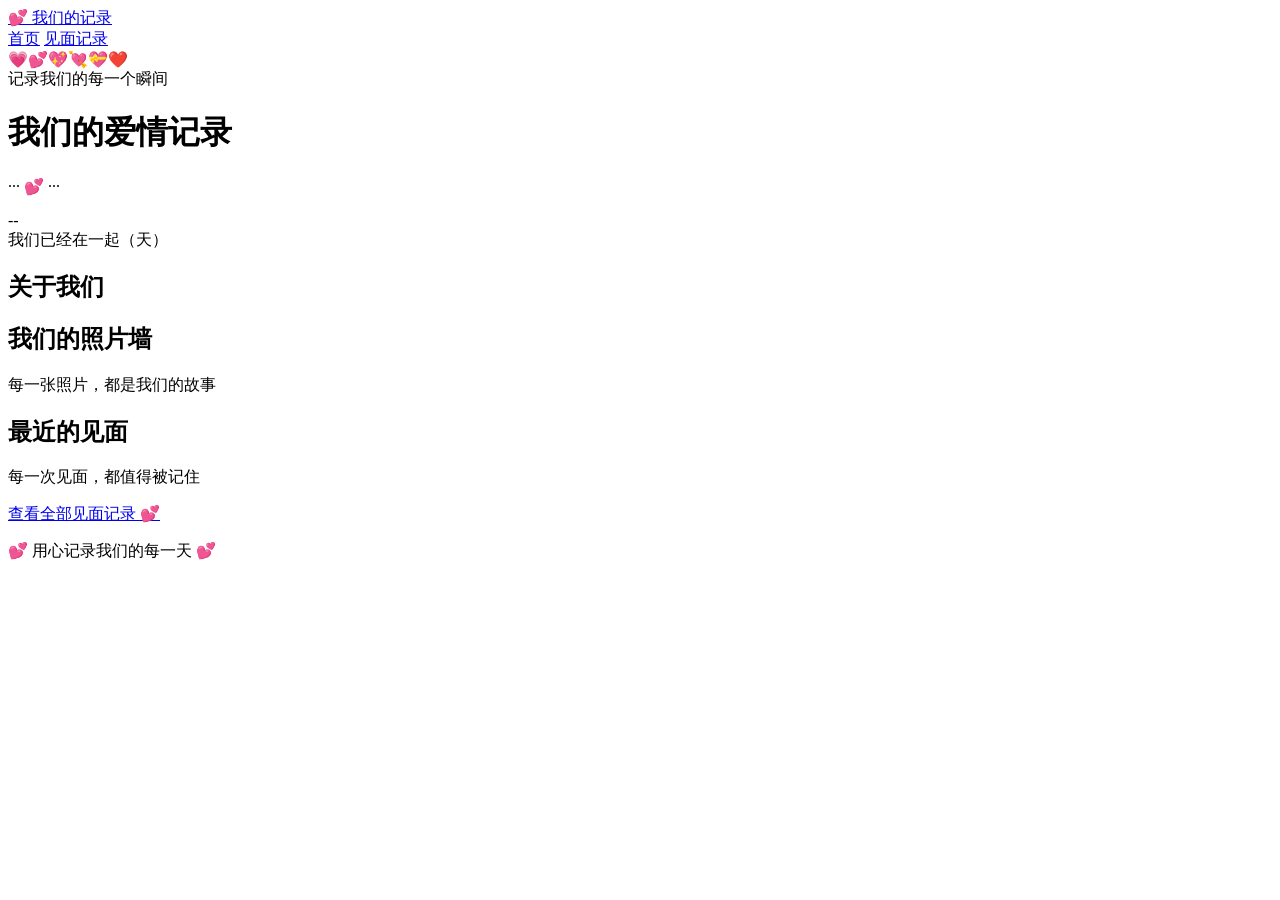
==== index.html @ 70d21330 "add index.html" ====
<!DOCTYPE html>
<html lang="zh-CN">
<head>
<meta charset="UTF-8">
<meta name="viewport" content="width=device-width, initial-scale=1.0">
<meta name="description" content="记录我们的爱情：两个人的合照、在一起的天数，以及每一次见面的回忆。">
<title>我们的爱情记录 💕</title>
<link rel="icon" href="data:image/svg+xml,<svg xmlns='http://www.w3.org/2000/svg' viewBox='0 0 100 100'><text y='.9em' font-size='90'>💕</text></svg>">
<link rel="stylesheet" href="assets/css/style.css">
</head>
<body data-page="home">

<!-- 顶部导航 -->
<nav class="navbar">
  <div class="nav-inner">
    <a class="brand" href="index.html">💕 我们的记录</a>
    <div class="nav-links">
      <a href="index.html" class="active">首页</a>
      <a href="meetings.html">见面记录</a>
    </div>
  </div>
</nav>

<!-- 首页大标题 -->
<header class="hero">
  <div class="hearts" aria-hidden="true">
    <span>💗</span><span>💕</span><span>💖</span><span>💘</span><span>💝</span><span>❤️</span>
  </div>
  <span class="hero-kicker">记录我们的每一个瞬间</span>
  <h1 class="hero-title">我们的爱情记录</h1>
  <p class="hero-names"><span id="boyName">···</span> 💕 <span id="girlName">···</span></p>

  <div class="hero-counters">
    <div class="counter-card">
      <div class="counter-number" id="togetherDays">--</div>
      <div class="counter-label">我们已经在一起（天）</div>
    </div>
    <div class="counter-card" id="nextMeetingCard" hidden>
      <div class="counter-number" id="nextMeetingDays">--</div>
      <div class="counter-label">距离下次见面（天）</div>
    </div>
  </div>
</header>

<!-- 关于我们 -->
<section class="section">
  <h2 class="section-title">关于我们</h2>
  <div class="about-grid">
    <div class="about-photos" id="aboutPhotos"></div>
    <div class="about-intro" id="introText"></div>
  </div>
</section>

<!-- 照片墙 -->
<section class="section">
  <h2 class="section-title">我们的照片墙</h2>
  <p class="section-sub">每一张照片，都是我们的故事</p>
  <div class="gallery" id="usGallery"></div>
</section>

<!-- 最近的见面 -->
<section class="section">
  <h2 class="section-title">最近的见面</h2>
  <p class="section-sub">每一次见面，都值得被记住</p>
  <div class="meetings-grid" id="recentMeetings"></div>
  <div class="center"><a class="btn" href="meetings.html">查看全部见面记录 💕</a></div>
</section>

<footer class="footer">
  <p>💕 用心记录我们的每一天 💕</p>
  <p id="footerCopy"></p>
</footer>

<script src="assets/js/data.js"></script>
<script src="assets/js/main.js"></script>
</body>
</html>
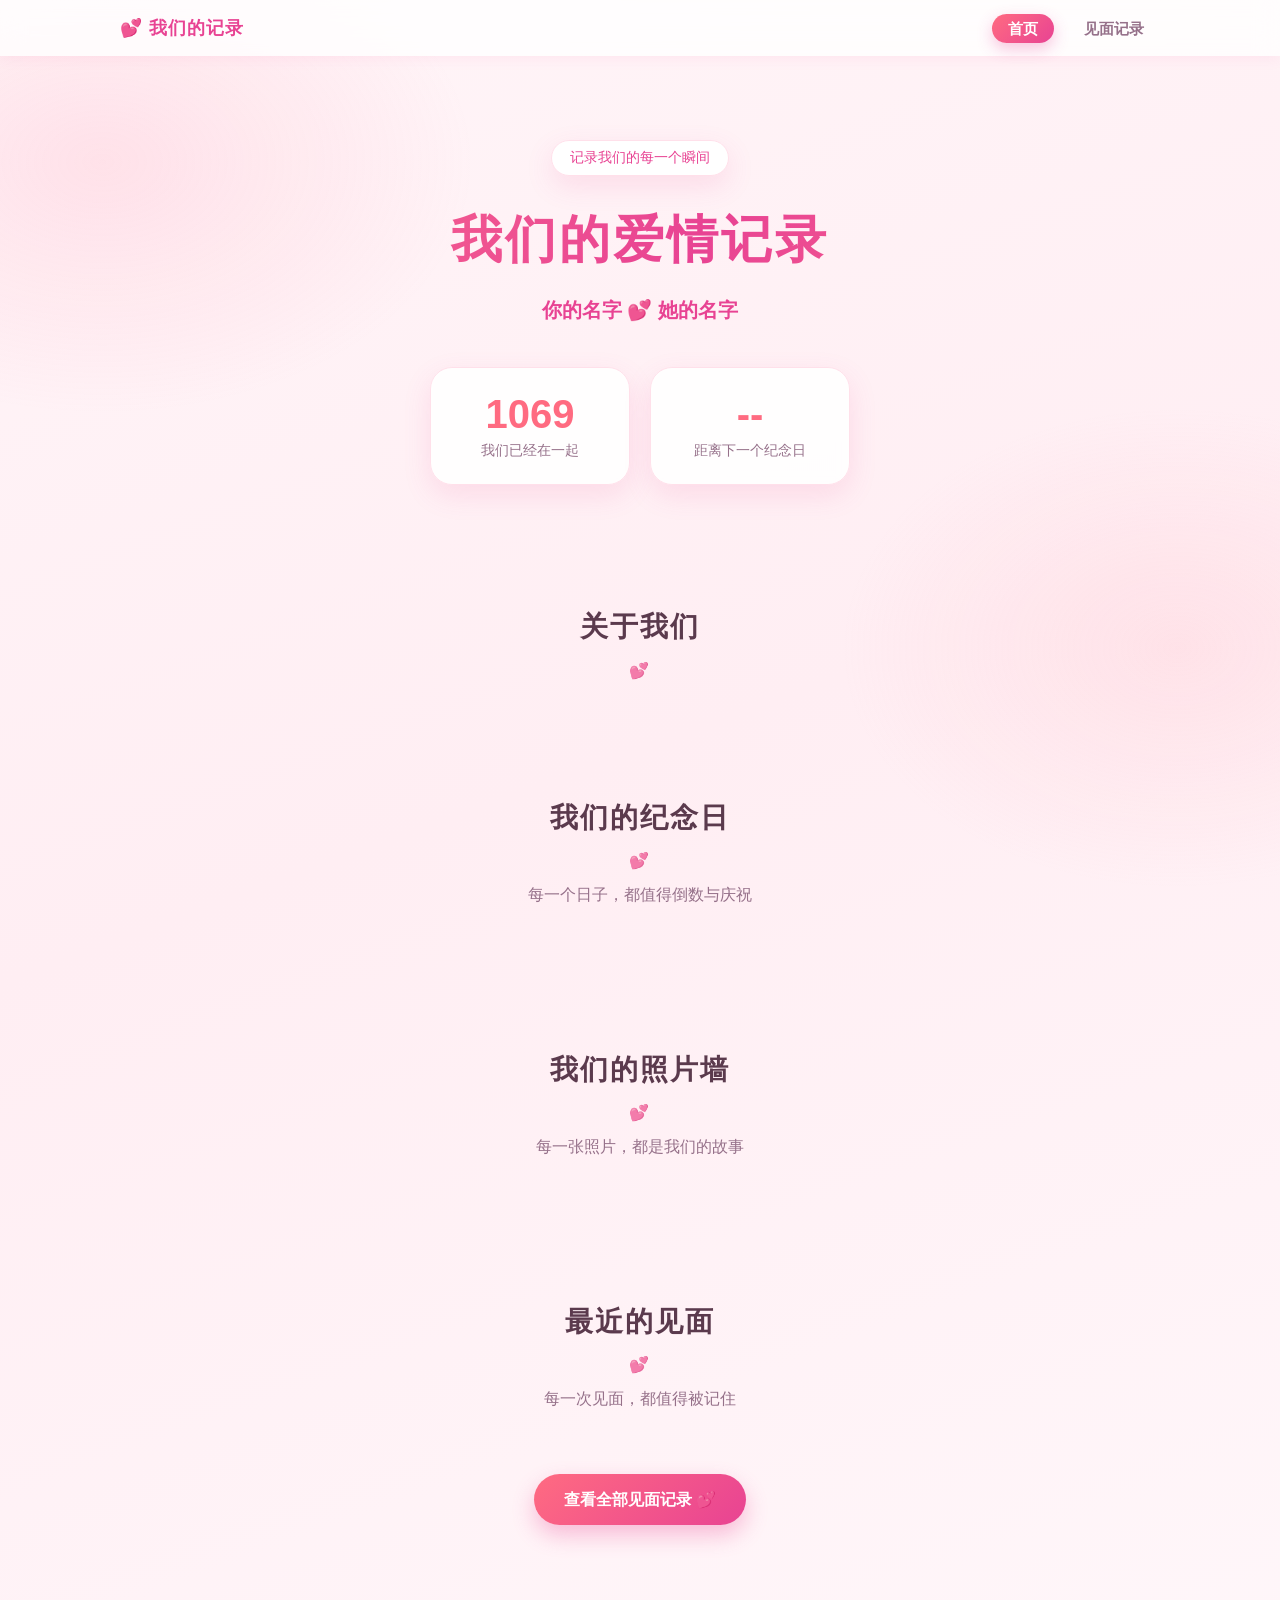
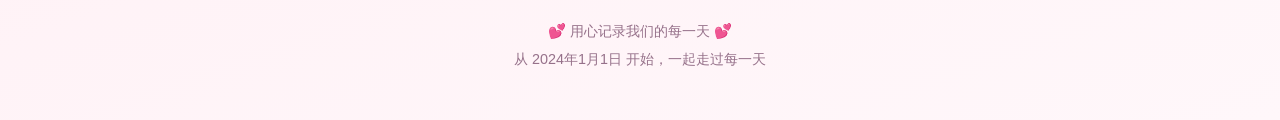
==== commit c7bb9fbc: "update index.html" ====
--- a/index.html
+++ b/index.html
@@ -29,11 +29,16 @@
   <span class="hero-kicker">记录我们的每一个瞬间</span>
   <h1 class="hero-title">我们的爱情记录</h1>
   <p class="hero-names"><span id="boyName">···</span> 💕 <span id="girlName">···</span></p>
+  <p class="hero-since" id="heroSince"></p>
 
   <div class="hero-counters">
     <div class="counter-card">
       <div class="counter-number" id="togetherDays">--</div>
-      <div class="counter-label">我们已经在一起（天）</div>
+      <div class="counter-label" id="togetherLabel">我们已经在一起</div>
+    </div>
+    <div class="counter-card">
+      <div class="counter-number" id="nextMilestoneDays">--</div>
+      <div class="counter-label" id="nextMilestoneLabel">距离下一个纪念日</div>
     </div>
     <div class="counter-card" id="nextMeetingCard" hidden>
       <div class="counter-number" id="nextMeetingDays">--</div>
@@ -45,10 +50,15 @@
 <!-- 关于我们 -->
 <section class="section">
   <h2 class="section-title">关于我们</h2>
-  <div class="about-grid">
-    <div class="about-photos" id="aboutPhotos"></div>
-    <div class="about-intro" id="introText"></div>
-  </div>
+  <div class="about-grid" id="aboutGrid"></div>
+</section>
+
+<!-- 我们的纪念日 -->
+<section class="section">
+  <h2 class="section-title">我们的纪念日</h2>
+  <p class="section-sub">每一个日子，都值得倒数与庆祝</p>
+  <div class="birthday-grid" id="birthdayCards"></div>
+  <div class="milestone-grid" id="milestoneList"></div>
 </section>
 
 <!-- 照片墙 -->
--- a/assets/css/style.css
+++ b/assets/css/style.css
@@ -0,0 +1,392 @@
+/* ============================================================
+ *  全站样式：粉色浪漫风格
+ * ============================================================ */
+
+:root {
+  --pink-1: #ff8fab;
+  --pink-2: #ff6b81;
+  --pink-3: #e84393;
+  --pink-soft: #ffe3ec;
+  --card: rgba(255, 255, 255, 0.88);
+  --text: #5b3a4d;
+  --text-soft: #96718a;
+  --shadow: 0 10px 28px rgba(232, 67, 147, 0.13);
+}
+
+* { box-sizing: border-box; margin: 0; padding: 0; }
+
+html { scroll-behavior: smooth; }
+
+body {
+  font-family: "PingFang SC", "Hiragino Sans GB", "Microsoft YaHei", "Noto Sans SC", sans-serif;
+  color: var(--text);
+  line-height: 1.7;
+  min-height: 100vh;
+  background: linear-gradient(160deg, #fff5f8 0%, #ffeef3 45%, #fff7fa 100%);
+}
+
+body::before {
+  content: "";
+  position: fixed;
+  inset: 0;
+  z-index: -1;
+  background:
+    radial-gradient(620px 420px at 8% 18%, rgba(255, 143, 171, 0.18), transparent 60%),
+    radial-gradient(560px 400px at 92% 72%, rgba(255, 182, 193, 0.22), transparent 60%);
+}
+
+.center { text-align: center; }
+
+/* ---------- 顶部导航 ---------- */
+.navbar {
+  position: sticky;
+  top: 0;
+  z-index: 100;
+  background: rgba(255, 255, 255, 0.8);
+  backdrop-filter: blur(12px);
+  -webkit-backdrop-filter: blur(12px);
+  box-shadow: 0 2px 14px rgba(232, 67, 147, 0.08);
+}
+.nav-inner {
+  max-width: 1080px;
+  margin: 0 auto;
+  padding: 13px 20px;
+  display: flex;
+  align-items: center;
+  justify-content: space-between;
+}
+.brand {
+  font-weight: 700;
+  font-size: 1.12rem;
+  color: var(--pink-3);
+  text-decoration: none;
+  letter-spacing: 1px;
+}
+.nav-links a {
+  margin-left: 10px;
+  padding: 6px 16px;
+  border-radius: 999px;
+  text-decoration: none;
+  color: var(--text-soft);
+  font-weight: 600;
+  font-size: 0.95rem;
+  transition: all 0.2s;
+}
+.nav-links a:hover { color: var(--pink-3); background: var(--pink-soft); }
+.nav-links a.active {
+  color: #fff;
+  background: linear-gradient(135deg, var(--pink-2), var(--pink-3));
+  box-shadow: 0 6px 16px rgba(232, 67, 147, 0.3);
+}
+
+/* ---------- 首页大标题 ---------- */
+.hero {
+  position: relative;
+  overflow: hidden;
+  text-align: center;
+  padding: 84px 20px 66px;
+}
+.hero-kicker {
+  display: inline-block;
+  background: #fff;
+  border: 1px solid #ffe0ea;
+  color: var(--pink-3);
+  font-size: 0.85rem;
+  padding: 5px 18px;
+  border-radius: 999px;
+  margin-bottom: 20px;
+  box-shadow: var(--shadow);
+}
+.hero-title {
+  font-size: clamp(2rem, 5.2vw, 3.2rem);
+  letter-spacing: 3px;
+  background: linear-gradient(120deg, #ff758c, #e84393 55%, #ff758c);
+  -webkit-background-clip: text;
+  background-clip: text;
+  color: transparent;
+  margin-bottom: 10px;
+}
+.hero-names { font-size: 1.25rem; font-weight: 600; }
+.hero-names span { color: var(--pink-3); }
+.hero-counters {
+  display: flex;
+  flex-wrap: wrap;
+  justify-content: center;
+  gap: 20px;
+  margin-top: 40px;
+}
+.counter-card {
+  min-width: 200px;
+  padding: 22px 34px;
+  border-radius: 22px;
+  background: var(--card);
+  border: 1px solid #ffe0ea;
+  box-shadow: var(--shadow);
+  backdrop-filter: blur(6px);
+}
+.counter-number {
+  font-size: 2.5rem;
+  font-weight: 800;
+  color: var(--pink-2);
+  line-height: 1.2;
+}
+.counter-label { font-size: 0.9rem; color: var(--text-soft); }
+
+/* 飘起来的小爱心 */
+.hearts span {
+  position: absolute;
+  bottom: -40px;
+  font-size: 26px;
+  opacity: 0;
+  animation: floatUp 10s linear infinite;
+  pointer-events: none;
+}
+.hearts span:nth-child(1) { left: 8%;  font-size: 20px; animation-delay: 0s;    animation-duration: 11s; }
+.hearts span:nth-child(2) { left: 22%; font-size: 26px; animation-delay: 2.2s;  animation-duration: 13s; }
+.hearts span:nth-child(3) { left: 38%; font-size: 30px; animation-delay: 4.6s;  animation-duration: 9s;  }
+.hearts span:nth-child(4) { left: 55%; font-size: 24px; animation-delay: 1.3s;  animation-duration: 12s; }
+.hearts span:nth-child(5) { left: 72%; font-size: 22px; animation-delay: 3.4s;  animation-duration: 10s; }
+.hearts span:nth-child(6) { left: 88%; font-size: 26px; animation-delay: 5.6s;  animation-duration: 13s; }
+@keyframes floatUp {
+  0%   { transform: translateY(0) rotate(-8deg) scale(0.7); opacity: 0; }
+  10%  { opacity: 0.9; }
+  50%  { transform: translateY(-45vh) rotate(8deg) scale(1); }
+  100% { transform: translateY(-95vh) rotate(-6deg) scale(0.85); opacity: 0; }
+}
+
+/* ---------- 通用区块 ---------- */
+.section { max-width: 1080px; margin: 0 auto; padding: 52px 20px; }
+.section-title {
+  text-align: center;
+  font-size: 1.75rem;
+  letter-spacing: 2px;
+  margin-bottom: 6px;
+}
+.section-title::after {
+  content: "💕";
+  display: block;
+  font-size: 1rem;
+  margin-top: 6px;
+  opacity: 0.75;
+}
+.section-sub { text-align: center; color: var(--text-soft); margin-bottom: 34px; }
+
+/* ---------- 关于我们 ---------- */
+.about-grid {
+  display: grid;
+  grid-template-columns: 1fr 1.35fr;
+  gap: 26px;
+  align-items: center;
+}
+.about-photos { display: grid; gap: 16px; }
+.about-intro {
+  padding: 26px 28px;
+  border-radius: 18px;
+  background: var(--card);
+  border: 1px solid #ffe0ea;
+  box-shadow: var(--shadow);
+  color: var(--text-soft);
+  font-size: 0.98rem;
+}
+
+/* ---------- 照片卡片 ---------- */
+.photo-card {
+  position: relative;
+  border-radius: 16px;
+  overflow: hidden;
+  background: #fff;
+  box-shadow: var(--shadow);
+}
+.photo-card img {
+  display: block;
+  width: 100%;
+  aspect-ratio: 4 / 3;
+  object-fit: cover;
+  cursor: zoom-in;
+  transition: transform 0.35s ease;
+}
+.photo-card:hover img { transform: scale(1.05); }
+.photo-card figcaption {
+  position: absolute;
+  left: 0;
+  right: 0;
+  bottom: 0;
+  padding: 22px 12px 8px;
+  font-size: 0.85rem;
+  color: #fff;
+  background: linear-gradient(transparent, rgba(0, 0, 0, 0.55));
+  pointer-events: none;
+}
+.photo-card.is-placeholder {
+  aspect-ratio: 4 / 3;
+  display: flex;
+  flex-direction: column;
+  align-items: center;
+  justify-content: center;
+  gap: 8px;
+  border: 2px dashed #ffc7d8;
+  background: #fff3f7;
+  color: #d98ba6;
+  font-size: 0.88rem;
+}
+.photo-card.is-placeholder .placeholder-icon { font-size: 2rem; }
+
+.gallery {
+  display: grid;
+  grid-template-columns: repeat(auto-fill, minmax(220px, 1fr));
+  gap: 18px;
+}
+
+/* ---------- 见面记录卡片 ---------- */
+.meetings-grid {
+  display: grid;
+  grid-template-columns: repeat(auto-fill, minmax(280px, 1fr));
+  gap: 20px;
+}
+.meeting-card {
+  padding: 20px;
+  border-radius: 18px;
+  background: var(--card);
+  border: 1px solid #ffe0ea;
+  box-shadow: var(--shadow);
+}
+.meeting-times {
+  display: inline-block;
+  padding: 3px 14px;
+  margin-bottom: 10px;
+  border-radius: 999px;
+  font-size: 0.8rem;
+  color: #fff;
+  background: linear-gradient(135deg, var(--pink-2), var(--pink-3));
+}
+.meeting-date { font-size: 0.95rem; font-weight: 700; color: var(--pink-3); }
+.meeting-title { font-size: 1.15rem; margin: 4px 0 2px; }
+.meeting-location { font-size: 0.9rem; color: var(--text-soft); }
+.meeting-desc { margin-top: 8px; font-size: 0.92rem; color: var(--text-soft); }
+.meeting-photos {
+  display: grid;
+  grid-template-columns: repeat(auto-fill, minmax(130px, 1fr));
+  gap: 10px;
+  margin-top: 14px;
+}
+
+/* ---------- 按钮 ---------- */
+.btn {
+  display: inline-block;
+  margin-top: 28px;
+  padding: 12px 30px;
+  border-radius: 999px;
+  text-decoration: none;
+  font-weight: 600;
+  color: #fff;
+  background: linear-gradient(135deg, var(--pink-2), var(--pink-3));
+  box-shadow: 0 10px 22px rgba(232, 67, 147, 0.32);
+  transition: transform 0.2s, box-shadow 0.2s;
+}
+.btn:hover { transform: translateY(-2px); box-shadow: 0 14px 26px rgba(232, 67, 147, 0.4); }
+
+/* ---------- 见面记录页 ---------- */
+.page-hero { position: relative; overflow: hidden; text-align: center; padding: 64px 20px 8px; }
+.page-hero .hero-title { margin-bottom: 4px; }
+
+.stats {
+  display: flex;
+  flex-wrap: wrap;
+  justify-content: center;
+  gap: 14px;
+  margin-bottom: 38px;
+}
+.stat {
+  min-width: 132px;
+  padding: 13px 22px;
+  text-align: center;
+  border-radius: 15px;
+  background: var(--card);
+  border: 1px solid #ffe0ea;
+  box-shadow: var(--shadow);
+}
+.stat b { display: block; font-size: 1.45rem; color: var(--pink-2); }
+.stat span { font-size: 0.82rem; color: var(--text-soft); }
+
+/* 时间轴 */
+.timeline {
+  position: relative;
+  max-width: 780px;
+  margin: 0 auto;
+  padding: 8px 0 8px 46px;
+}
+.timeline::before {
+  content: "";
+  position: absolute;
+  left: 19px;
+  top: 10px;
+  bottom: 10px;
+  width: 3px;
+  border-radius: 3px;
+  background: linear-gradient(180deg, #ffc7d8, var(--pink-2));
+}
+.timeline-entry { position: relative; margin-bottom: 30px; }
+.timeline-dot {
+  position: absolute;
+  left: -46px;
+  top: 16px;
+  width: 40px;
+  height: 40px;
+  display: flex;
+  align-items: center;
+  justify-content: center;
+  font-size: 1.05rem;
+  border-radius: 50%;
+  background: #fff;
+  border: 2px solid var(--pink-1);
+  box-shadow: 0 4px 12px rgba(232, 67, 147, 0.22);
+}
+
+/* ---------- 空状态提示 ---------- */
+.empty-tip {
+  text-align: center;
+  padding: 30px 20px;
+  border-radius: 16px;
+  border: 1px dashed #ffc7d8;
+  background: var(--card);
+  color: var(--text-soft);
+}
+
+/* ---------- 灯箱（点击照片放大） ---------- */
+.lightbox {
+  position: fixed;
+  inset: 0;
+  z-index: 999;
+  display: flex;
+  align-items: center;
+  justify-content: center;
+  padding: 30px;
+  background: rgba(40, 12, 24, 0.88);
+  opacity: 0;
+  pointer-events: none;
+  transition: opacity 0.25s;
+}
+.lightbox.show { opacity: 1; pointer-events: auto; }
+.lightbox-inner { max-width: 92vw; text-align: center; }
+.lightbox-inner img {
+  max-width: 100%;
+  max-height: 78vh;
+  border-radius: 12px;
+  box-shadow: 0 22px 60px rgba(0, 0, 0, 0.5);
+}
+.lightbox-inner p { margin-top: 12px; color: #ffd7e4; font-size: 0.95rem; }
+
+/* ---------- 页脚 ---------- */
+.footer { text-align: center; padding: 42px 20px 48px; color: var(--text-soft); font-size: 0.9rem; }
+.footer p + p { margin-top: 4px; }
+
+/* ---------- 手机适配 ---------- */
+@media (max-width: 720px) {
+  .about-grid { grid-template-columns: 1fr; }
+  .hero { padding: 64px 16px 52px; }
+  .section { padding: 42px 16px; }
+  .counter-card { min-width: 150px; padding: 18px 22px; }
+  .counter-number { font-size: 2rem; }
+  .timeline { padding-left: 42px; }
+  .timeline-dot { left: -42px; }
+}
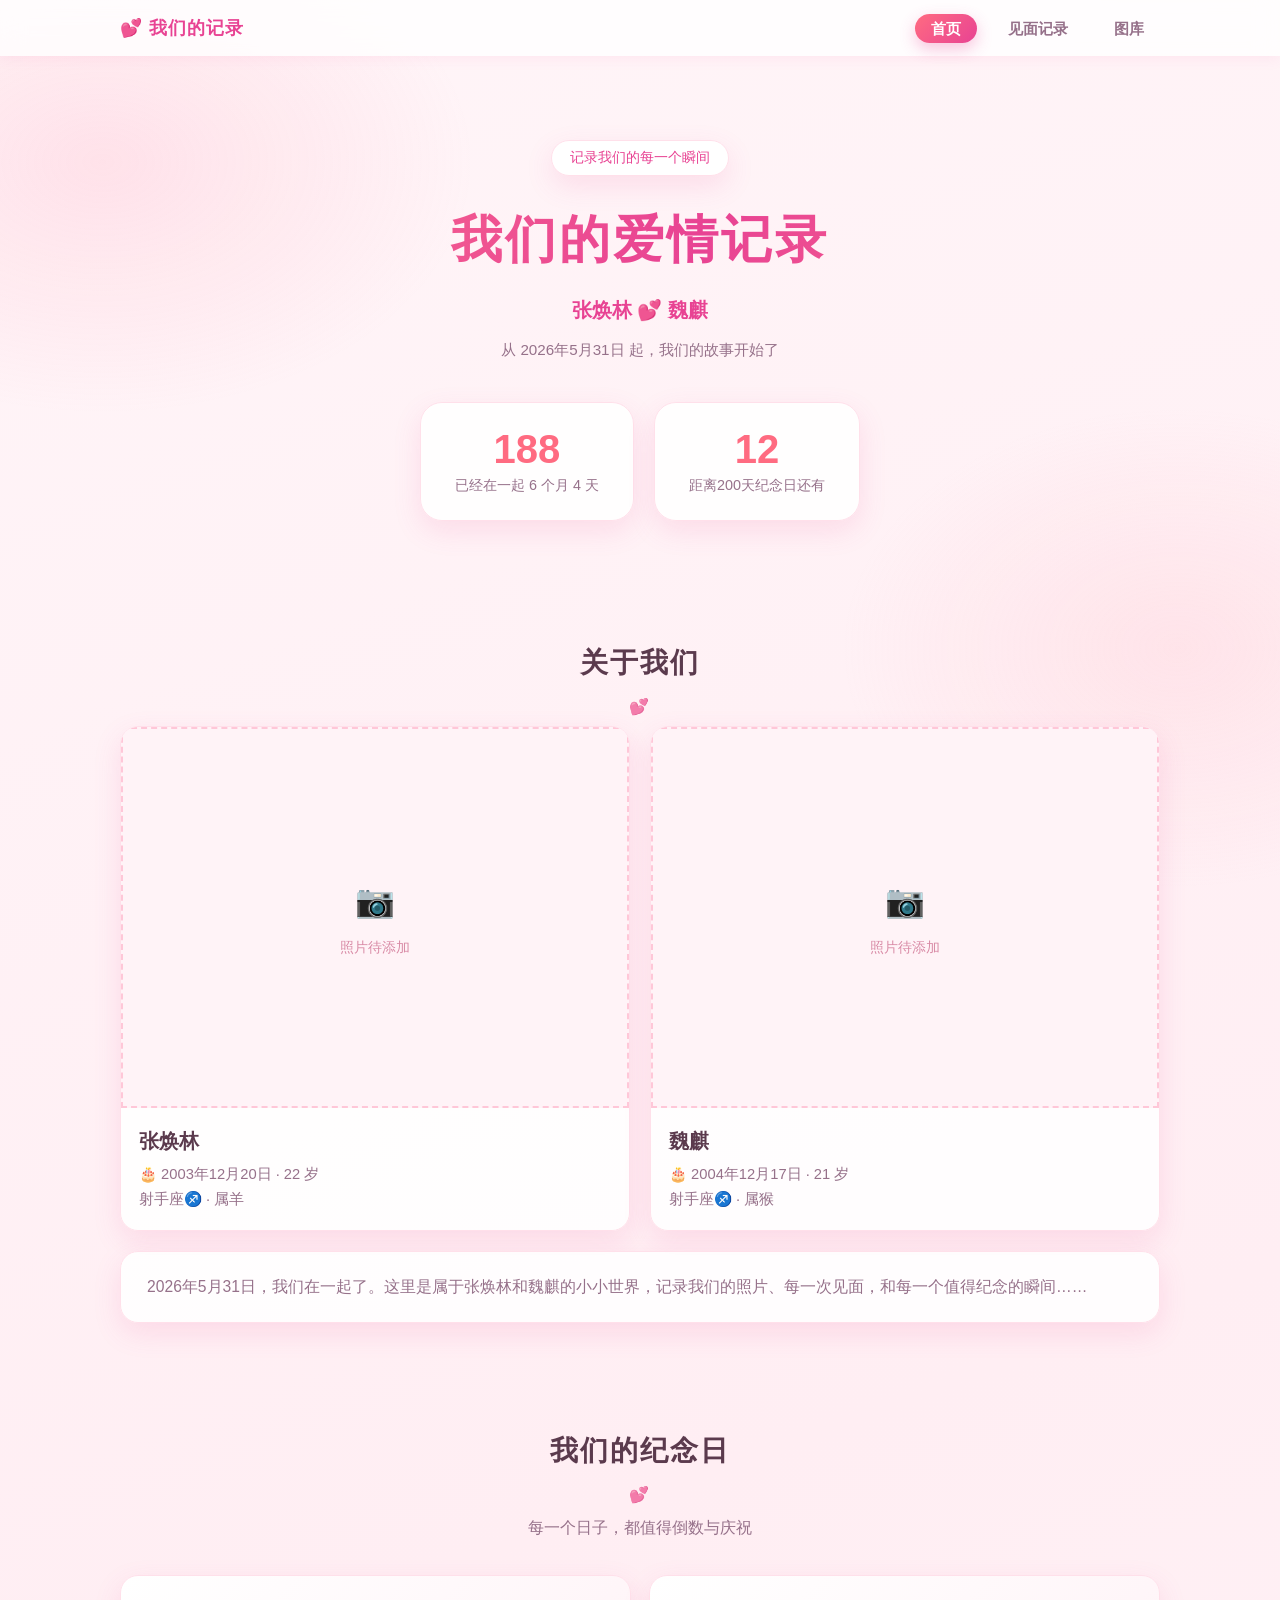
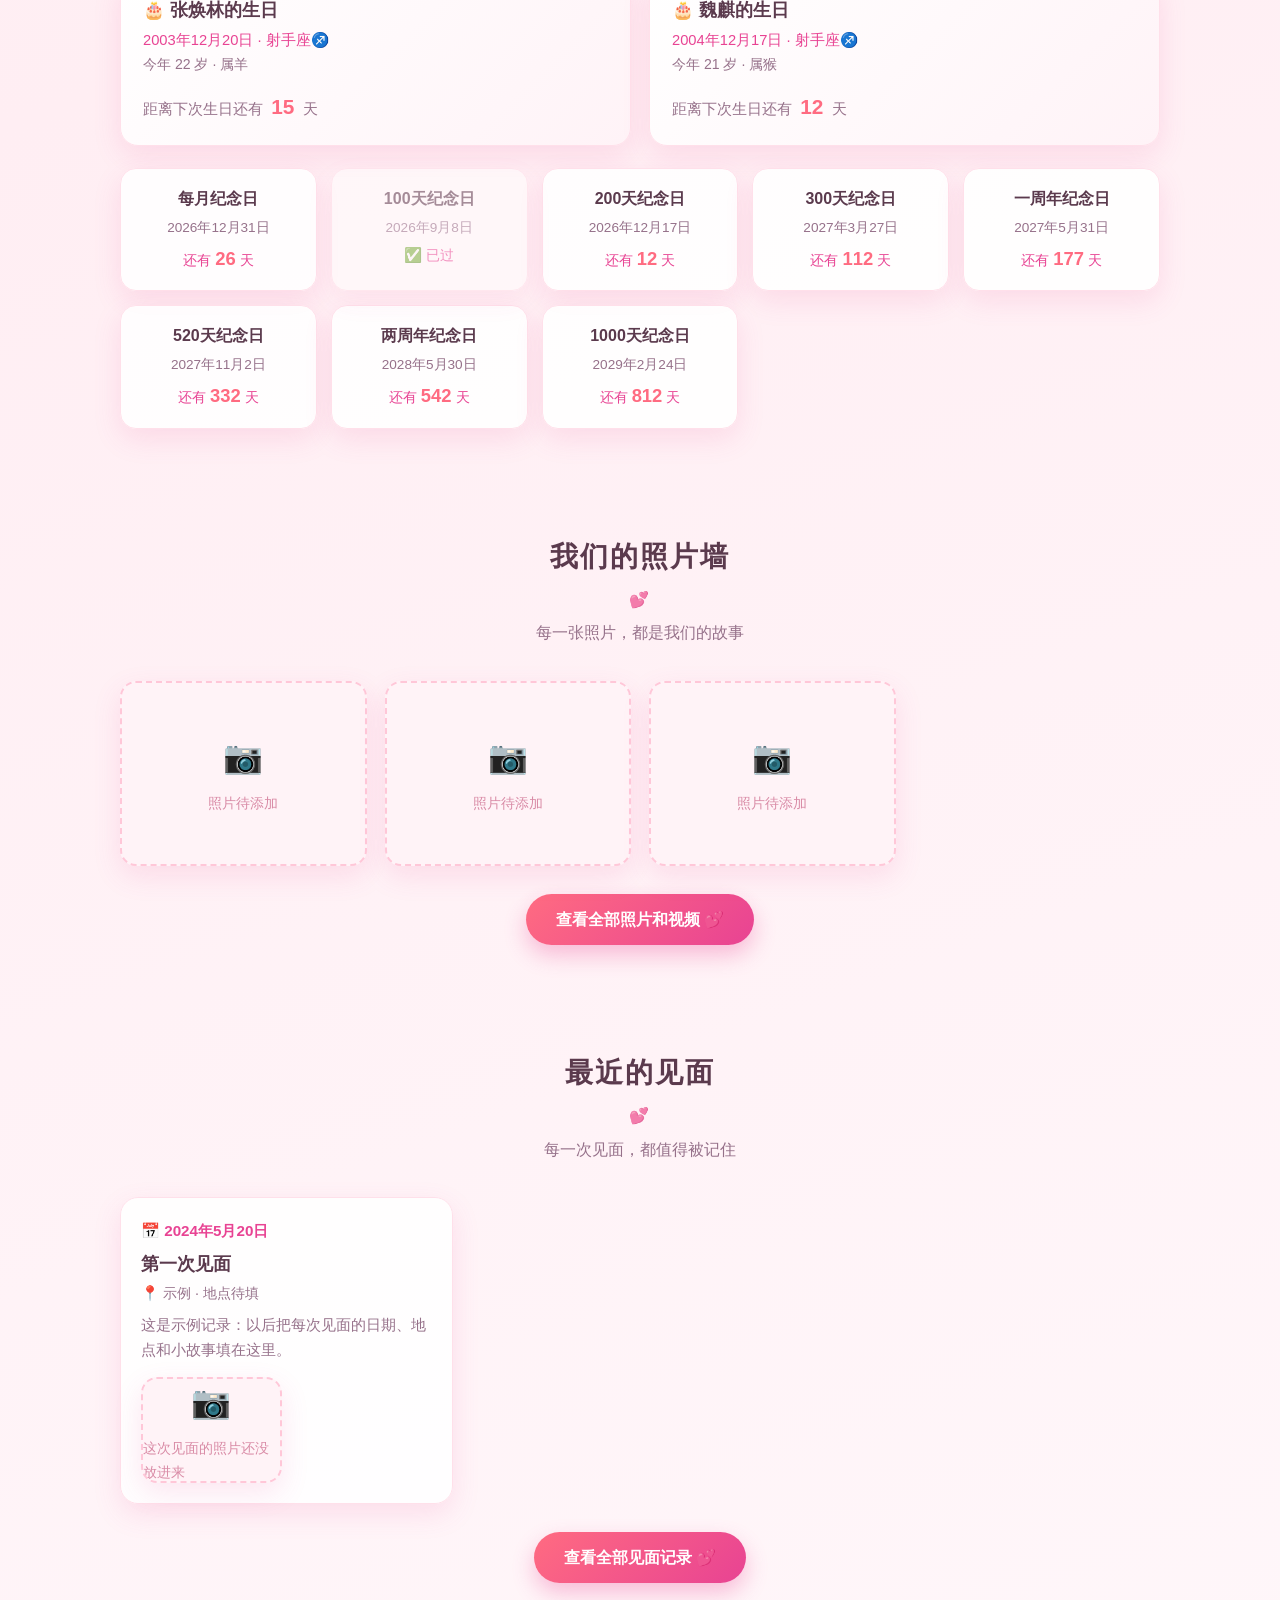
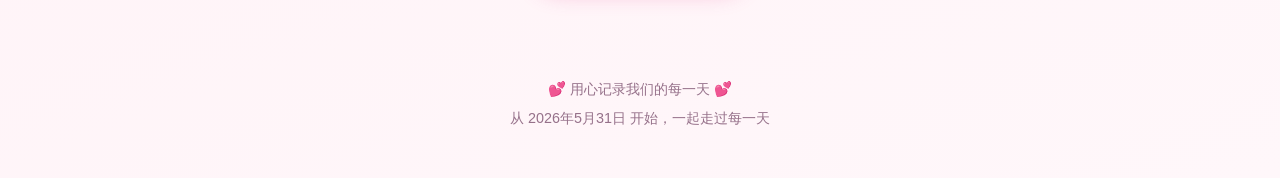
==== commit ce834a68: "update index.html" ====
--- a/index.html
+++ b/index.html
@@ -17,6 +17,7 @@
     <div class="nav-links">
       <a href="index.html" class="active">首页</a>
       <a href="meetings.html">见面记录</a>
+      <a href="gallery.html">图库</a>
     </div>
   </div>
 </nav>
@@ -66,6 +67,7 @@
   <h2 class="section-title">我们的照片墙</h2>
   <p class="section-sub">每一张照片，都是我们的故事</p>
   <div class="gallery" id="usGallery"></div>
+  <div class="center"><a class="btn" href="gallery.html">查看全部照片和视频 💕</a></div>
 </section>
 
 <!-- 最近的见面 -->
--- a/assets/css/style.css
+++ b/assets/css/style.css
@@ -108,6 +108,7 @@
 }
 .hero-names { font-size: 1.25rem; font-weight: 600; }
 .hero-names span { color: var(--pink-3); }
+.hero-since { margin-top: 10px; font-size: 0.95rem; color: var(--text-soft); }
 .hero-counters {
   display: flex;
   flex-wrap: wrap;
@@ -174,19 +175,74 @@
 /* ---------- 关于我们 ---------- */
 .about-grid {
   display: grid;
-  grid-template-columns: 1fr 1.35fr;
-  gap: 26px;
-  align-items: center;
-}
-.about-photos { display: grid; gap: 16px; }
+  grid-template-columns: 1fr 1fr;
+  gap: 20px;
+}
+.person-card {
+  display: flex;
+  flex-direction: column;
+  border-radius: 18px;
+  overflow: hidden;
+  background: var(--card);
+  border: 1px solid #ffe0ea;
+  box-shadow: var(--shadow);
+}
+.person-card .photo-card { border-radius: 0; box-shadow: none; }
+.person-info { padding: 16px 18px 18px; }
+.person-info h3 { font-size: 1.25rem; margin-bottom: 4px; }
+.person-line { font-size: 0.92rem; color: var(--text-soft); }
 .about-intro {
-  padding: 26px 28px;
+  grid-column: 1 / -1;
+  padding: 22px 26px;
   border-radius: 18px;
   background: var(--card);
   border: 1px solid #ffe0ea;
   box-shadow: var(--shadow);
   color: var(--text-soft);
   font-size: 0.98rem;
+}
+
+/* ---------- 纪念日与生日 ---------- */
+.birthday-grid {
+  display: grid;
+  grid-template-columns: repeat(auto-fit, minmax(250px, 1fr));
+  gap: 18px;
+  margin-bottom: 22px;
+}
+.birthday-card {
+  padding: 20px 22px;
+  border-radius: 18px;
+  background: linear-gradient(135deg, #ffffff, #fff3f7);
+  border: 1px solid #ffe0ea;
+  box-shadow: var(--shadow);
+}
+.birthday-name { font-size: 1.1rem; font-weight: 700; }
+.birthday-date { margin-top: 2px; font-size: 0.92rem; color: var(--pink-3); }
+.birthday-age { font-size: 0.88rem; color: var(--text-soft); }
+.birthday-countdown { margin-top: 12px; font-size: 0.95rem; color: var(--text-soft); }
+.birthday-countdown b { margin: 0 4px; font-size: 1.3rem; color: var(--pink-2); }
+
+.milestone-grid {
+  display: grid;
+  grid-template-columns: repeat(auto-fill, minmax(170px, 1fr));
+  gap: 14px;
+}
+.milestone-chip {
+  padding: 16px 14px;
+  text-align: center;
+  border-radius: 16px;
+  background: var(--card);
+  border: 1px solid #ffe0ea;
+  box-shadow: var(--shadow);
+}
+.milestone-label { font-weight: 700; }
+.milestone-date { margin: 4px 0; font-size: 0.85rem; color: var(--text-soft); }
+.milestone-status { font-size: 0.9rem; color: var(--pink-3); }
+.milestone-status b { font-size: 1.15rem; color: var(--pink-2); }
+.milestone-chip.is-past { opacity: 0.55; }
+.milestone-chip.is-today {
+  border-color: var(--pink-1);
+  background: linear-gradient(135deg, #fff0f5, #ffe3ec);
 }
 
 /* ---------- 照片卡片 ---------- */
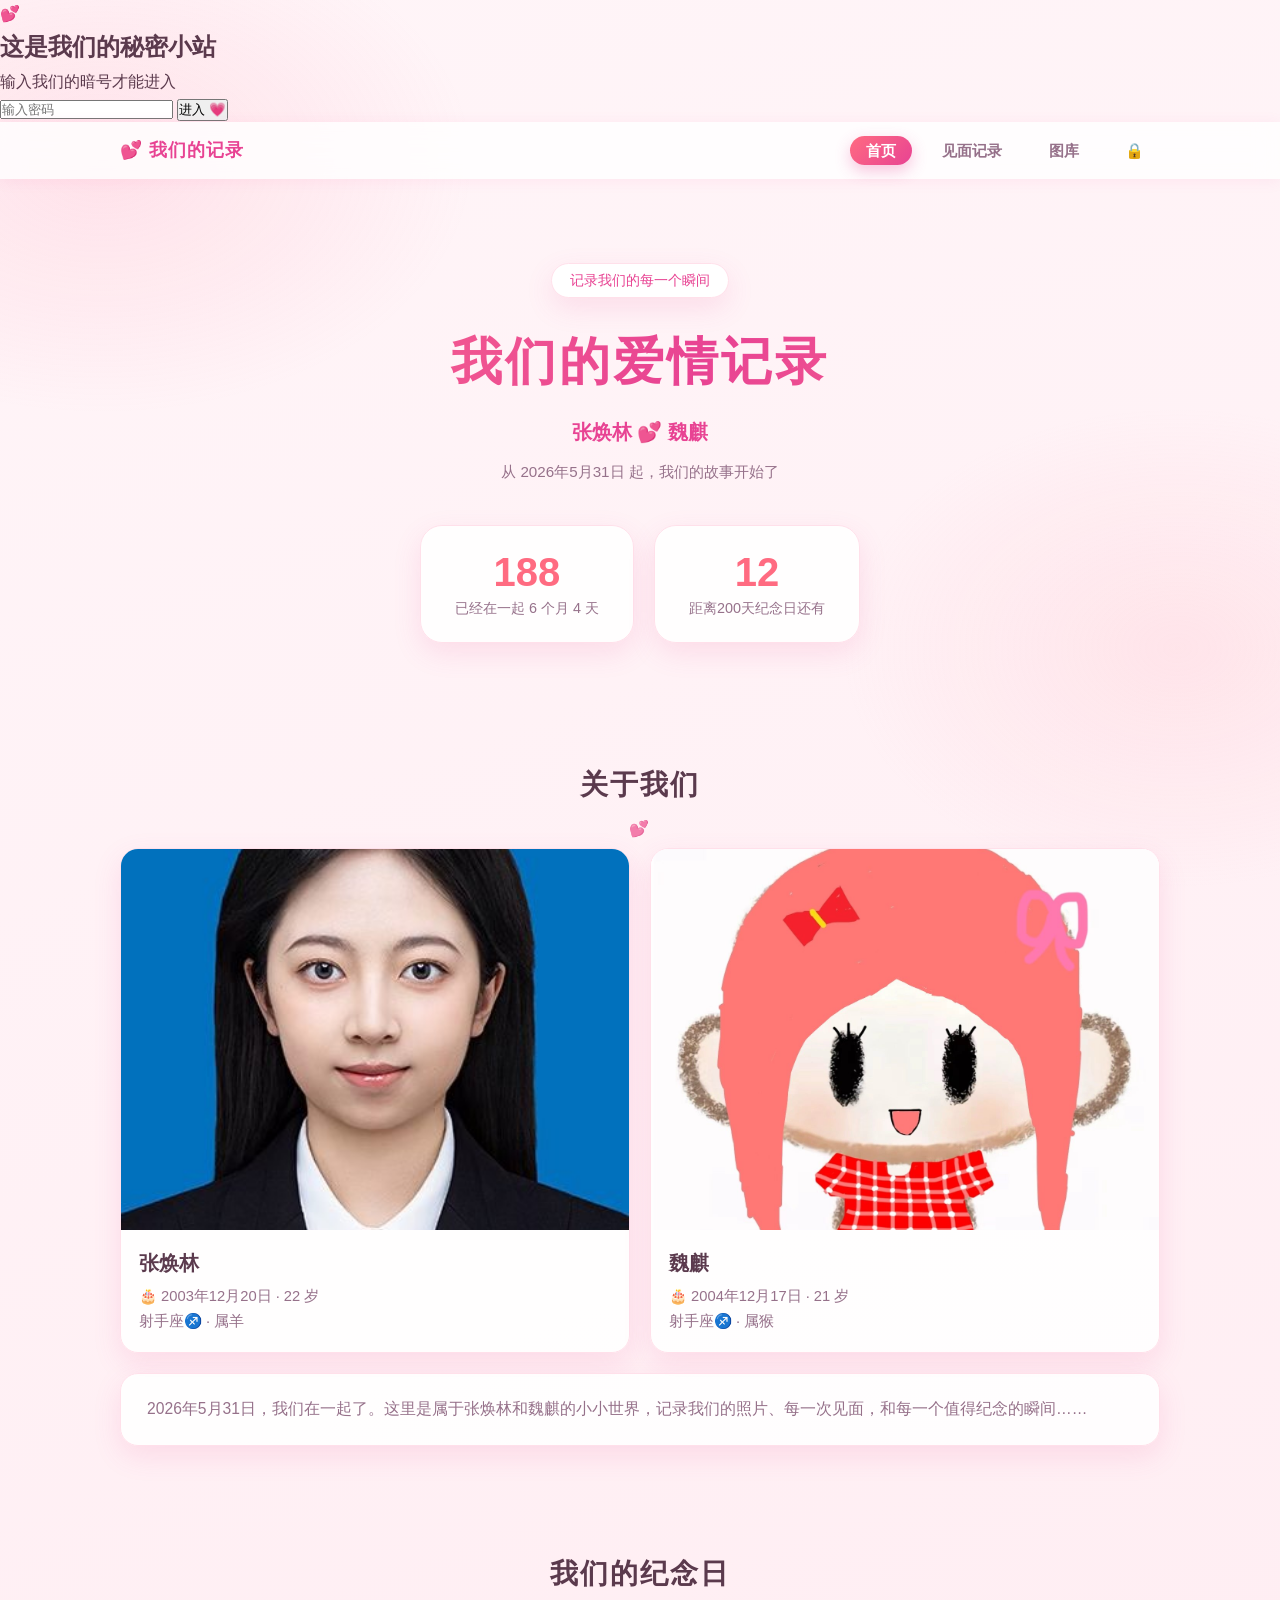
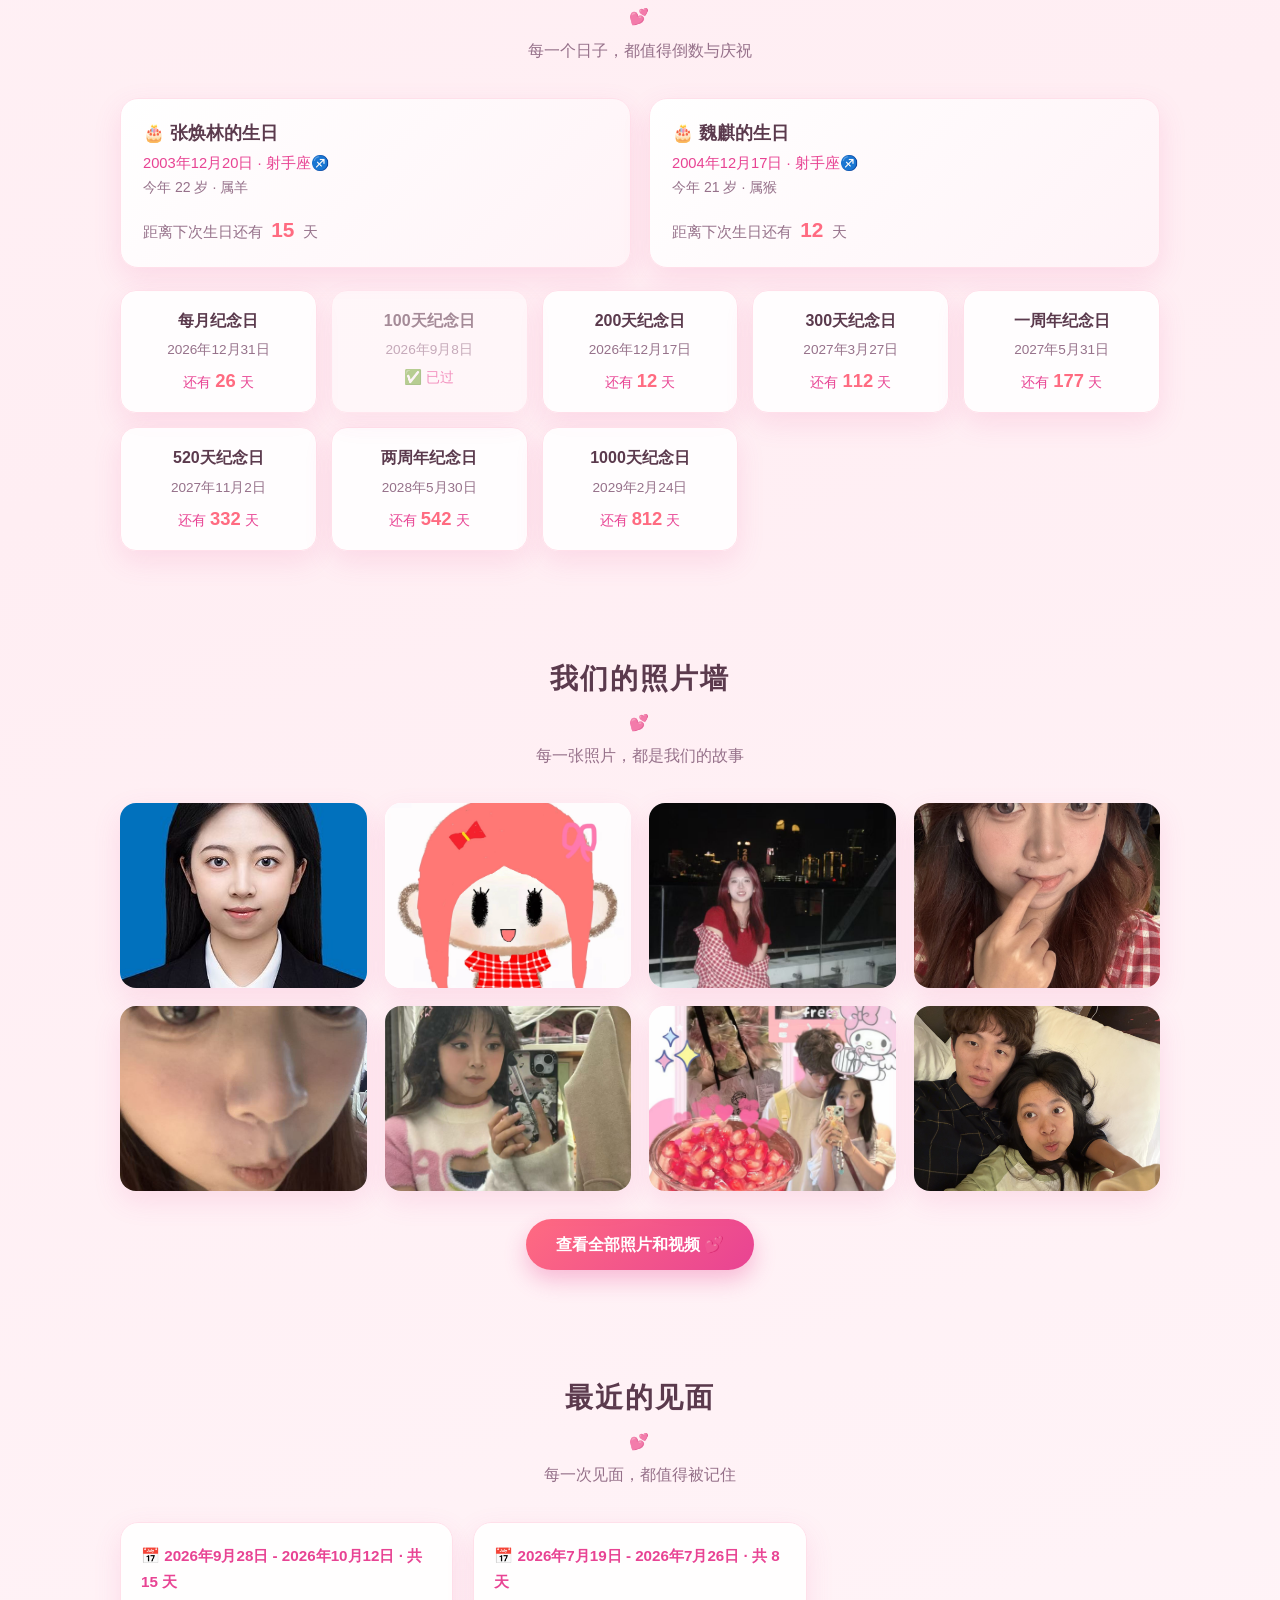
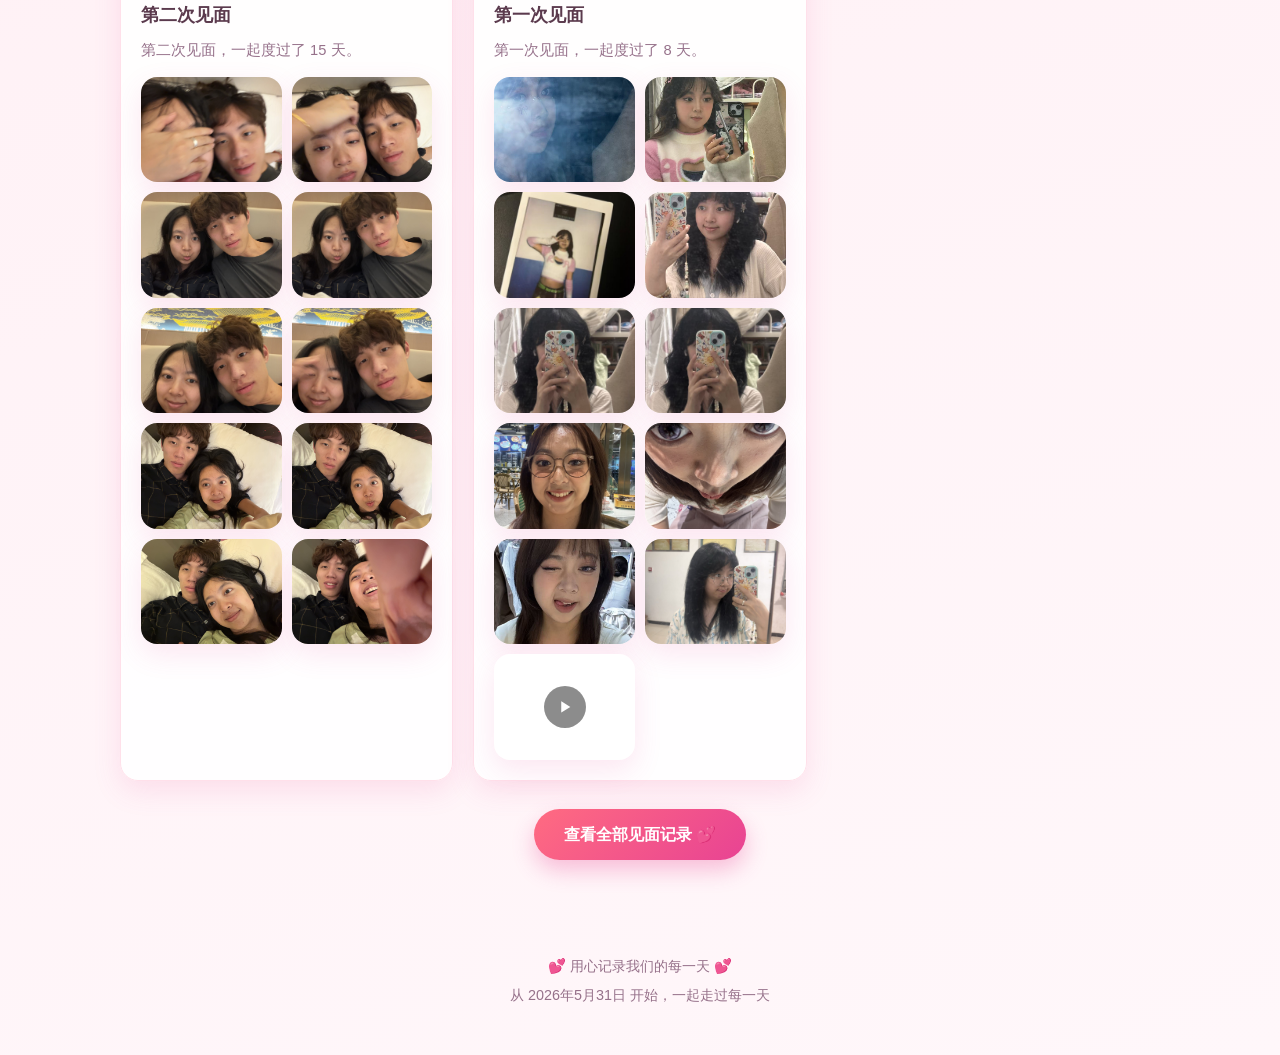
==== commit 7e51f838: "add password lock index.html" ====
--- a/index.html
+++ b/index.html
@@ -10,6 +10,18 @@
 </head>
 <body data-page="home">
 
+<!-- 密码锁 -->
+<div class="lock-screen" id="lockScreen">
+  <div class="lock-card">
+    <div class="lock-heart">💕</div>
+    <h2>这是我们的秘密小站</h2>
+    <p class="lock-sub">输入我们的暗号才能进入</p>
+    <input type="password" id="lockInput" placeholder="输入密码" maxlength="32" autocomplete="off">
+    <button type="button" id="lockBtn">进入 💗</button>
+    <p class="lock-error" id="lockError" hidden>密码不对，再想想～</p>
+  </div>
+</div>
+
 <!-- 顶部导航 -->
 <nav class="navbar">
   <div class="nav-inner">
@@ -18,6 +30,7 @@
       <a href="index.html" class="active">首页</a>
       <a href="meetings.html">见面记录</a>
       <a href="gallery.html">图库</a>
+      <a href="#" id="lockBtnNav" class="nav-lock" title="锁定网站">🔒</a>
     </div>
   </div>
 </nav>
--- a/assets/css/style.css
+++ b/assets/css/style.css
@@ -436,6 +436,163 @@
 .footer { text-align: center; padding: 42px 20px 48px; color: var(--text-soft); font-size: 0.9rem; }
 .footer p + p { margin-top: 4px; }
 
+/* ---------- 见面记录里的视频缩略图 ---------- */
+.photo-card.video-card video {
+  display: block;
+  width: 100%;
+  aspect-ratio: 4 / 3;
+  object-fit: cover;
+  cursor: pointer;
+}
+.photo-card .play-icon {
+  position: absolute;
+  top: 50%;
+  left: 50%;
+  transform: translate(-50%, -50%);
+  width: 42px;
+  height: 42px;
+  display: flex;
+  align-items: center;
+  justify-content: center;
+  border-radius: 50%;
+  background: rgba(0, 0, 0, 0.45);
+  color: #fff;
+  font-size: 0.9rem;
+  padding-left: 3px;
+  pointer-events: none;
+}
+
+/* ---------- 图库页 ---------- */
+.gallery-toolbar {
+  display: flex;
+  flex-wrap: wrap;
+  align-items: center;
+  justify-content: space-between;
+  gap: 12px;
+  margin-bottom: 14px;
+}
+.filters { display: flex; flex-wrap: wrap; gap: 8px; }
+.filter-btn {
+  padding: 8px 16px;
+  border: 1px solid #ffe0ea;
+  border-radius: 999px;
+  background: var(--card);
+  color: var(--text-soft);
+  font-size: 0.9rem;
+  font-weight: 600;
+  cursor: pointer;
+  font-family: inherit;
+}
+.filter-btn .filter-count {
+  display: inline-block;
+  min-width: 20px;
+  padding: 0 6px;
+  margin-left: 4px;
+  border-radius: 999px;
+  background: var(--pink-soft);
+  color: var(--pink-3);
+  font-size: 0.78rem;
+}
+.filter-btn.active {
+  color: #fff;
+  background: linear-gradient(135deg, var(--pink-2), var(--pink-3));
+  border-color: transparent;
+}
+.filter-btn.active .filter-count { background: rgba(255, 255, 255, 0.3); color: #fff; }
+
+.upload-btn {
+  display: inline-block;
+  padding: 9px 20px;
+  border-radius: 999px;
+  color: #fff;
+  font-weight: 600;
+  font-size: 0.9rem;
+  cursor: pointer;
+  background: linear-gradient(135deg, var(--pink-2), var(--pink-3));
+  box-shadow: 0 8px 18px rgba(232, 67, 147, 0.3);
+}
+.gallery-notice {
+  margin-bottom: 10px;
+  padding: 12px 16px;
+  border-radius: 14px;
+  border: 1px dashed #ffc7d8;
+  background: #fff6f9;
+  color: var(--text-soft);
+  font-size: 0.88rem;
+}
+.upload-tip {
+  margin-bottom: 14px;
+  color: var(--pink-3);
+  font-size: 0.9rem;
+}
+.gallery-grid {
+  display: grid;
+  grid-template-columns: repeat(auto-fill, minmax(180px, 1fr));
+  gap: 12px;
+}
+.gallery-item {
+  position: relative;
+  margin: 0;
+  aspect-ratio: 1 / 1;
+  border-radius: 14px;
+  overflow: hidden;
+  background: #fff;
+  box-shadow: var(--shadow);
+  cursor: pointer;
+}
+.gallery-item img,
+.gallery-item video {
+  display: block;
+  width: 100%;
+  height: 100%;
+  object-fit: cover;
+  transition: transform 0.35s ease;
+}
+.gallery-item:hover img,
+.gallery-item:hover video { transform: scale(1.05); }
+.gallery-item .play-icon {
+  position: absolute;
+  top: 50%;
+  left: 50%;
+  transform: translate(-50%, -50%);
+  width: 48px;
+  height: 48px;
+  display: flex;
+  align-items: center;
+  justify-content: center;
+  border-radius: 50%;
+  background: rgba(0, 0, 0, 0.45);
+  color: #fff;
+  font-size: 1rem;
+  padding-left: 4px;
+  pointer-events: none;
+}
+.gallery-item .local-badge {
+  position: absolute;
+  top: 8px;
+  right: 8px;
+  padding: 2px 10px;
+  border-radius: 999px;
+  background: rgba(232, 67, 147, 0.85);
+  color: #fff;
+  font-size: 0.72rem;
+}
+
+/* 灯箱里的视频 */
+.lightbox-inner video {
+  display: block;
+  max-width: 100%;
+  max-height: 78vh;
+  border-radius: 12px;
+  background: #000;
+  box-shadow: 0 22px 60px rgba(0, 0, 0, 0.5);
+}
+
+@media (max-width: 720px) {
+  .gallery-grid { grid-template-columns: repeat(auto-fill, minmax(140px, 1fr)); }
+  .gallery-toolbar { justify-content: center; }
+}
+
 /* ---------- 手机适配 ---------- */
 @media (max-width: 720px) {
   .about-grid { grid-template-columns: 1fr; }
